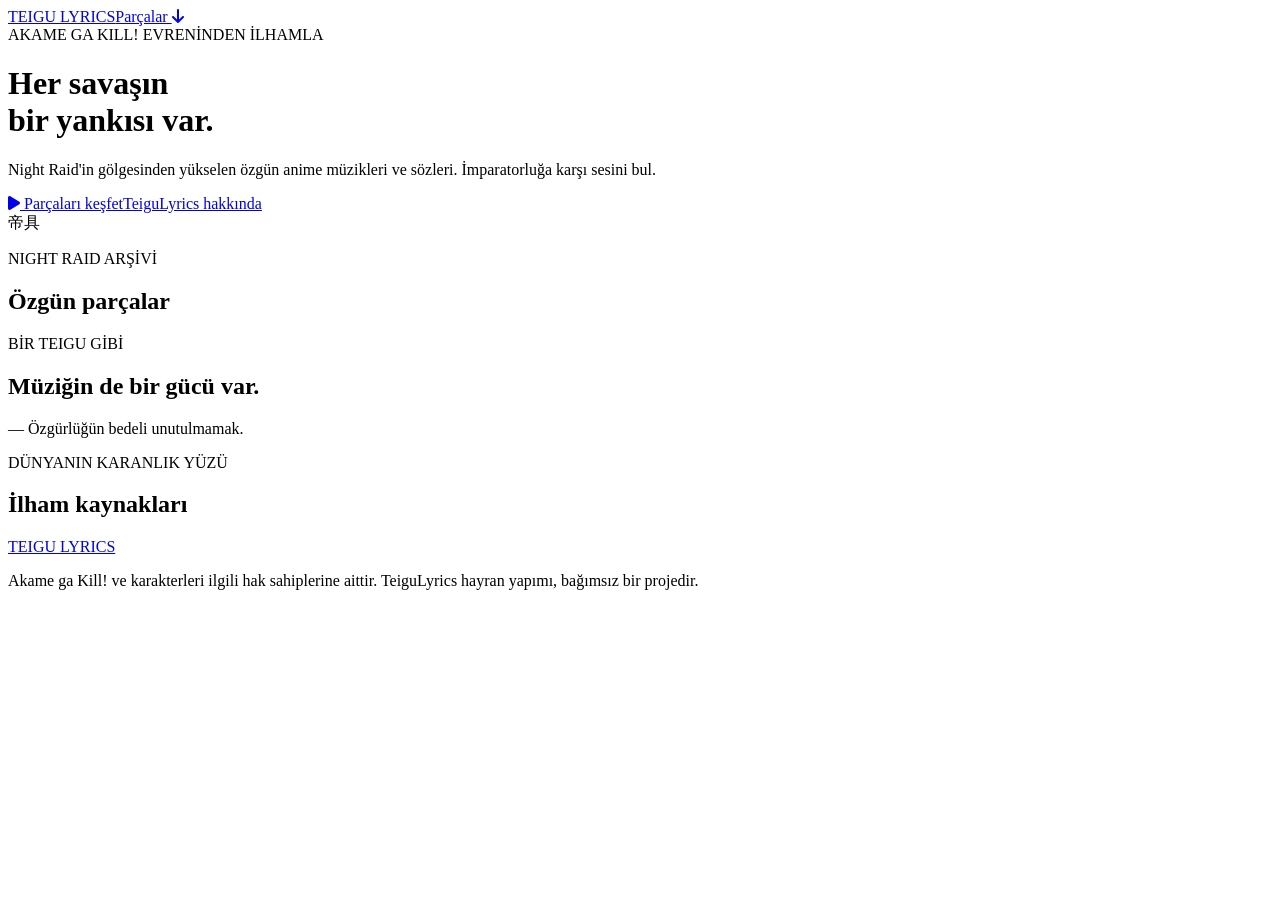
==== index.html @ 402698f0 "Build TeiguLyrics Akame ga Kill! site" ====
<!DOCTYPE html>
<html lang="tr">
<head>
<meta charset="UTF-8">
<meta name="viewport" content="width=device-width, initial-scale=1">
<meta name="theme-color" content="#090607">
<meta name="description" content="TeiguLyrics — Akame ga Kill! evreninden ilham alan özgün anime müzikleri ve sözleri.">
<title>TEIGU LYRICS | Akame ga Kill!</title>
<link rel="preconnect" href="https://fonts.googleapis.com">
<link href="https://fonts.googleapis.com/css2?family=Plus+Jakarta+Sans:wght@400;500;600;700;800&family=Zen+Old+Mincho:wght@700;800;900&display=swap" rel="stylesheet">
<link rel="stylesheet" href="https://cdnjs.cloudflare.com/ajax/libs/font-awesome/6.5.2/css/all.min.css">
<link rel="stylesheet" href="style.css">
</head>
<body>
<div class="background"></div><div class="background-overlay"></div>
<nav class="navbar"><a class="navbar-logo" href="#" aria-label="TeiguLyrics ana sayfa"><span>TEIGU</span> LYRICS</a><a class="nav-link" href="#tracks">Parçalar <i class="fa-solid fa-arrow-down"></i></a></nav>
<main class="main">
<header class="hero">
<div class="eyebrow"><span class="pulse"></span> AKAME GA KILL! EVRENİNDEN İLHAMLA</div>
<h1>Her savaşın<br><span>bir yankısı var.</span></h1>
<p class="lead">Night Raid'in gölgesinden yükselen özgün anime müzikleri ve sözleri. İmparatorluğa karşı sesini bul.</p>
<div class="hero-actions"><a class="button primary" href="#tracks"><i class="fa-solid fa-play"></i> Parçaları keşfet</a><a class="button secondary" href="#about">TeiguLyrics hakkında</a></div>
<div class="hero-mark" aria-hidden="true">帝具</div>
</header>
<section class="section" id="tracks"><div class="section-top"><div><p class="kicker">NIGHT RAID ARŞİVİ</p><h2>Özgün parçalar</h2></div><span class="count" id="trackCount"></span></div><div class="track-grid" id="tracksGrid"></div></section>
<section class="section about" id="about"><p class="kicker">BİR TEIGU GİBİ</p><h2>Müziğin de bir gücü var.</h2><p id="aboutText"></p><div class="motto"><span>—</span> Özgürlüğün bedeli unutulmamak.</div></section>
<section class="section"><div class="section-top"><div><p class="kicker">DÜNYANIN KARANLIK YÜZÜ</p><h2>İlham kaynakları</h2></div></div><div class="task-grid" id="themesGrid"></div></section>
<footer><a class="navbar-logo" href="#"><span>TEIGU</span> LYRICS</a><p id="footerText"></p><p class="disclaimer">Akame ga Kill! ve karakterleri ilgili hak sahiplerine aittir. TeiguLyrics hayran yapımı, bağımsız bir projedir.</p></footer>
</main><div id="errorMessage" class="error-message" hidden>İçerik yüklenemedi. data.json dosyasını kontrol edin.</div>
<script src="app.js"></script>
</body></html>
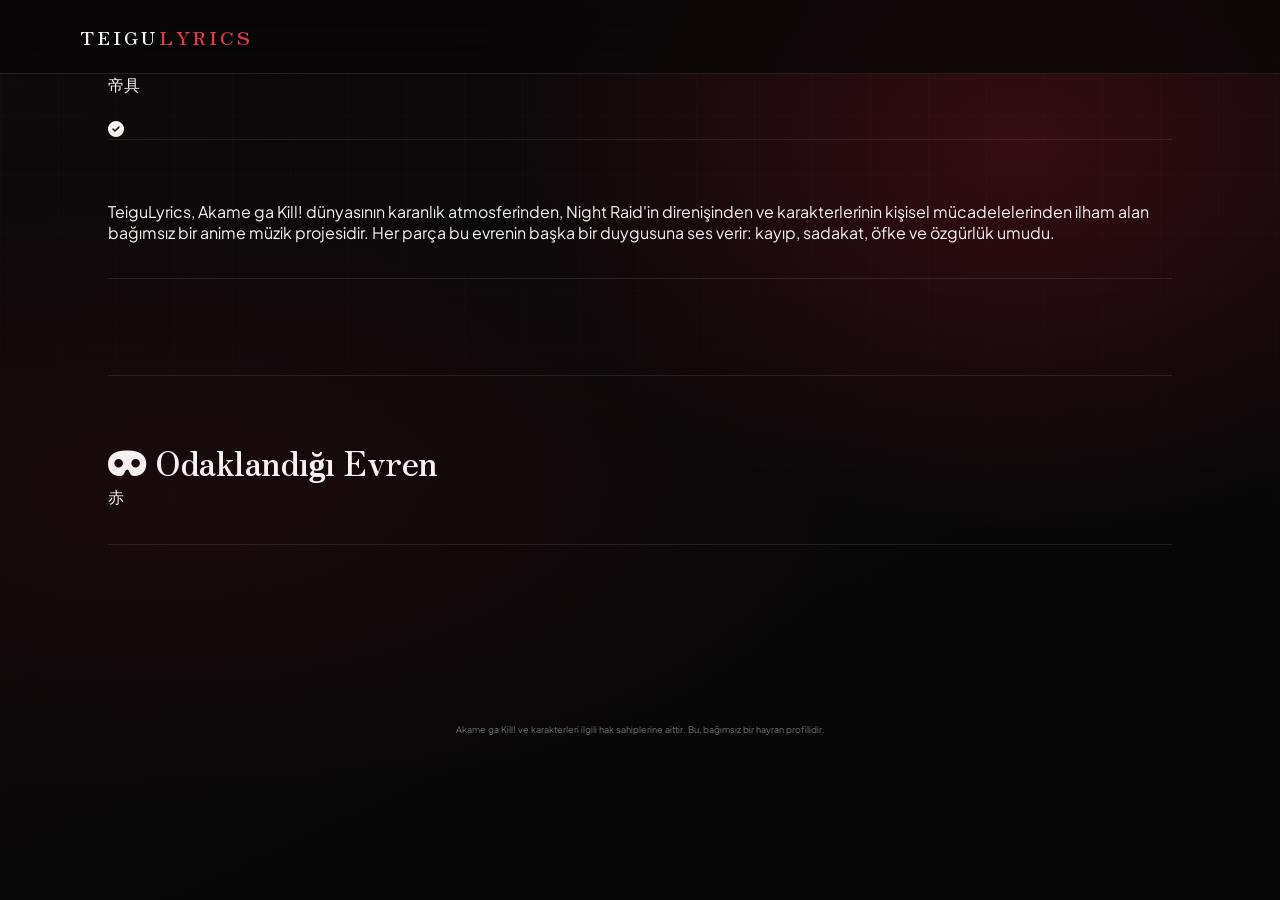
==== commit 049fb779: "Refocus TeiguLyrics as an Akame ga Kill profile site" ====
--- a/index.html
+++ b/index.html
@@ -1,31 +1,53 @@
 <!DOCTYPE html>
 <html lang="tr">
 <head>
-<meta charset="UTF-8">
-<meta name="viewport" content="width=device-width, initial-scale=1">
-<meta name="theme-color" content="#090607">
-<meta name="description" content="TeiguLyrics — Akame ga Kill! evreninden ilham alan özgün anime müzikleri ve sözleri.">
-<title>TEIGU LYRICS | Akame ga Kill!</title>
-<link rel="preconnect" href="https://fonts.googleapis.com">
-<link href="https://fonts.googleapis.com/css2?family=Plus+Jakarta+Sans:wght@400;500;600;700;800&family=Zen+Old+Mincho:wght@700;800;900&display=swap" rel="stylesheet">
-<link rel="stylesheet" href="https://cdnjs.cloudflare.com/ajax/libs/font-awesome/6.5.2/css/all.min.css">
-<link rel="stylesheet" href="style.css">
+  <meta charset="UTF-8">
+  <meta name="viewport" content="width=device-width, initial-scale=1">
+  <meta name="theme-color" content="#090607">
+  <meta name="description" content="TeiguLyrics — Akame ga Kill! evrenine odaklanan içerik profili.">
+  <title>TeiguLyrics | Akame ga Kill!</title>
+  <link rel="preconnect" href="https://fonts.googleapis.com">
+  <link href="https://fonts.googleapis.com/css2?family=Plus+Jakarta+Sans:wght@400;500;600;700;800&family=Zen+Old+Mincho:wght@700;800;900&display=swap" rel="stylesheet">
+  <link rel="stylesheet" href="https://cdnjs.cloudflare.com/ajax/libs/font-awesome/6.5.2/css/all.min.css">
+  <link rel="stylesheet" href="style.css">
 </head>
 <body>
-<div class="background"></div><div class="background-overlay"></div>
-<nav class="navbar"><a class="navbar-logo" href="#" aria-label="TeiguLyrics ana sayfa"><span>TEIGU</span> LYRICS</a><a class="nav-link" href="#tracks">Parçalar <i class="fa-solid fa-arrow-down"></i></a></nav>
-<main class="main">
-<header class="hero">
-<div class="eyebrow"><span class="pulse"></span> AKAME GA KILL! EVRENİNDEN İLHAMLA</div>
-<h1>Her savaşın<br><span>bir yankısı var.</span></h1>
-<p class="lead">Night Raid'in gölgesinden yükselen özgün anime müzikleri ve sözleri. İmparatorluğa karşı sesini bul.</p>
-<div class="hero-actions"><a class="button primary" href="#tracks"><i class="fa-solid fa-play"></i> Parçaları keşfet</a><a class="button secondary" href="#about">TeiguLyrics hakkında</a></div>
-<div class="hero-mark" aria-hidden="true">帝具</div>
-</header>
-<section class="section" id="tracks"><div class="section-top"><div><p class="kicker">NIGHT RAID ARŞİVİ</p><h2>Özgün parçalar</h2></div><span class="count" id="trackCount"></span></div><div class="track-grid" id="tracksGrid"></div></section>
-<section class="section about" id="about"><p class="kicker">BİR TEIGU GİBİ</p><h2>Müziğin de bir gücü var.</h2><p id="aboutText"></p><div class="motto"><span>—</span> Özgürlüğün bedeli unutulmamak.</div></section>
-<section class="section"><div class="section-top"><div><p class="kicker">DÜNYANIN KARANLIK YÜZÜ</p><h2>İlham kaynakları</h2></div></div><div class="task-grid" id="themesGrid"></div></section>
-<footer><a class="navbar-logo" href="#"><span>TEIGU</span> LYRICS</a><p id="footerText"></p><p class="disclaimer">Akame ga Kill! ve karakterleri ilgili hak sahiplerine aittir. TeiguLyrics hayran yapımı, bağımsız bir projedir.</p></footer>
-</main><div id="errorMessage" class="error-message" hidden>İçerik yüklenemedi. data.json dosyasını kontrol edin.</div>
-<script src="app.js"></script>
-</body></html>+  <div class="background"></div>
+  <div class="background-overlay"></div>
+  <nav class="navbar"><div class="navbar-logo" id="navbarTitle">TEIGU<span>LYRICS</span></div></nav>
+  <main class="main">
+    <header class="profile">
+      <div class="avatar-wrapper">
+        <div id="avatarFallback" class="avatar-fallback" aria-hidden="true">帝具</div>
+        <img id="avatar" class="avatar" src="" alt="">
+      </div>
+      <div class="name-line"><h1 class="name" id="name"></h1><i id="verified" class="fa-solid fa-circle-check verified" aria-label="Doğrulanmış profil"></i></div>
+      <p class="username" id="username"></p>
+      <div class="badges" id="badges"></div>
+      <p class="description" id="description"></p>
+    </header>
+    <section class="section" id="aboutSection">
+      <h2 class="section-heading" id="aboutHeading"></h2>
+      <div class="glass"><p class="about-text" id="aboutText"></p></div>
+    </section>
+    <section class="section" id="tasksSection">
+      <h2 class="section-heading" id="tasksHeading"></h2>
+      <div class="task-grid" id="tasksGrid"></div>
+    </section>
+    <section class="section" id="companySection">
+      <h2 class="section-heading"><i class="fa-solid fa-mask"></i> Odaklandığı Evren</h2>
+      <div class="glass company">
+        <div class="company-emblem" aria-hidden="true">赤</div>
+        <div class="company-info"><h3 id="companyName"></h3><p id="companyDescription"></p><a id="companyLink" class="company-link" target="_blank" rel="noopener noreferrer" hidden></a></div>
+      </div>
+    </section>
+    <section class="section" id="socialSection">
+      <h2 class="section-heading" id="socialHeading"></h2>
+      <div class="glass"><div class="socials" id="socialLinks"></div></div>
+    </section>
+    <footer><strong id="footerBrand"></strong><p id="footerCopyright"></p><p id="footerCredit"></p><p class="disclaimer">Akame ga Kill! ve karakterleri ilgili hak sahiplerine aittir. Bu, bağımsız bir hayran profilidir.</p></footer>
+  </main>
+  <div id="errorMessage" class="error-message" hidden>Profil bilgileri yüklenemedi. data.json dosyasını kontrol edin.</div>
+  <script src="app.js"></script>
+</body>
+</html>
--- a/style.css
+++ b/style.css
@@ -0,0 +1,25 @@
+ :root{--accent:#e53a43;--accent-dark:#791a22;--text:#f7f1ef;--muted:#b5a9a8;--line:rgba(255,255,255,.1);--background-darkness:.42}
+*{box-sizing:border-box;margin:0;padding:0}
+html{scroll-behavior:smooth;scroll-padding-top:100px}
+body{min-height:100vh;overflow-x:hidden;background:#090607;color:var(--text);font-family:'Plus Jakarta Sans',sans-serif}
+.background{position:fixed;inset:0;z-index:-2;background:radial-gradient(ellipse at 80% 16%,rgba(150,24,38,.3),transparent 36%),radial-gradient(ellipse at 15% 55%,rgba(94,18,26,.19),transparent 43%),linear-gradient(155deg,#0e090b,#080708 66%)}
+.background-overlay{position:fixed;inset:0;z-index:-1;pointer-events:none;background-image:linear-gradient(rgba(255,255,255,.018) 1px,transparent 1px),linear-gradient(90deg,rgba(255,255,255,.018) 1px,transparent 1px);background-size:58px 58px;mask-image:linear-gradient(to bottom,black,transparent 80%)}
+.navbar{position:sticky;top:0;z-index:10;display:flex;align-items:center;justify-content:space-between;height:74px;padding:0 max(28px,calc((100vw - 1120px)/2));border-bottom:1px solid var(--line);background:rgba(9,6,7,.78);backdrop-filter:blur(18px)}
+.navbar-logo{color:var(--text);font-family:'Zen Old Mincho',serif;font-size:19px;font-weight:900;letter-spacing:3px;text-decoration:none}.navbar-logo span{color:var(--accent)}
+.nav-link{color:var(--muted);font-size:12px;font-weight:700;text-decoration:none}.nav-link i{margin-left:8px;color:var(--accent)}
+.main{max-width:1120px;margin:auto;padding:0 28px}
+.hero{position:relative;min-height:570px;padding:115px 0 95px;overflow:hidden}.eyebrow,.kicker{font-size:10px;letter-spacing:2.1px;font-weight:800;color:#d7b9b9}.eyebrow{display:flex;align-items:center;gap:10px}.pulse{width:7px;height:7px;border-radius:50%;background:var(--accent);box-shadow:0 0 14px var(--accent)}
+.hero h1{position:relative;z-index:1;margin-top:30px;font-family:'Zen Old Mincho',serif;font-size:clamp(56px,9vw,100px);line-height:1.05;letter-spacing:-3px}.hero h1 span{color:var(--accent)}
+.lead{position:relative;z-index:1;max-width:510px;margin-top:24px;color:var(--muted);font-size:15px;line-height:1.9}
+.hero-actions{position:relative;z-index:1;display:flex;gap:12px;flex-wrap:wrap;margin-top:34px}.button{display:inline-flex;align-items:center;gap:10px;padding:14px 20px;border-radius:8px;font-size:12px;font-weight:800;text-decoration:none;transition:.2s}.button:hover{transform:translateY(-2px)}.primary{color:white;background:linear-gradient(135deg,#c62c37,var(--accent-dark));box-shadow:0 10px 32px #8a1d253d}.secondary{border:1px solid var(--line);color:var(--text);background:#ffffff08}
+.hero-mark{position:absolute;right:4%;top:105px;color:#f1545b0d;font-family:'Zen Old Mincho',serif;font-size:clamp(200px,34vw,390px);font-weight:900;line-height:1;user-select:none}
+.section{padding:50px 0 35px;border-top:1px solid var(--line)}.section-top{display:flex;justify-content:space-between;align-items:end;margin-bottom:24px}.section h2{margin-top:11px;font-family:'Zen Old Mincho',serif;font-size:34px;letter-spacing:-.5px}.count{padding:8px 11px;border:1px solid var(--line);border-radius:6px;color:var(--muted);font-size:9px;letter-spacing:1.5px}
+.track-grid{display:grid;grid-template-columns:repeat(2,minmax(0,1fr));gap:16px}.track-card{display:grid;grid-template-columns:145px 1fr;min-height:160px;overflow:hidden;border:1px solid var(--line);border-radius:12px;background:linear-gradient(120deg,#ffffff09,#ffffff03);transition:.25s}.track-card:hover{transform:translateY(-4px);border-color:#e53a4366}
+.track-cover{position:relative;display:flex;align-items:center;justify-content:center;overflow:hidden;background:radial-gradient(circle at 65% 30%,color-mix(in srgb,var(--cover),white 12%),var(--cover) 45%,#12090b 100%)}.track-cover:after{position:absolute;inset:0;content:"";background:linear-gradient(135deg,transparent 35%,#07050699)}.track-number{position:absolute;top:12px;left:13px;z-index:1;color:#ffffffa8;font-size:10px;font-weight:800;letter-spacing:1px}.track-sigil{z-index:1;color:#fff;font-family:'Zen Old Mincho',serif;font-size:39px;text-shadow:0 3px 18px #0009}.play-mark{position:absolute;right:10px;bottom:10px;z-index:1;display:grid;width:28px;height:28px;place-items:center;border:1px solid #ffffff65;border-radius:50%;font-size:9px}
+.track-meta{align-self:center;padding:20px}.track-meta h3{font-size:16px}.track-meta p{margin-top:6px;color:var(--muted);font-size:11px}.track-tag{display:inline-block;margin-top:16px;padding:6px 8px;border:1px solid #e53a4340;border-radius:4px;color:#f08389;font-size:8px;font-weight:800;letter-spacing:1.2px}
+.about{max-width:770px;padding-top:65px}.about>p:not(.kicker){margin-top:19px;color:var(--muted);font-size:14px;line-height:2}.motto{margin-top:25px;color:#dfb5b6;font-family:'Zen Old Mincho',serif;font-size:18px;font-style:italic}.motto span{margin-right:8px;color:var(--accent)}
+.task-grid{display:grid;grid-template-columns:repeat(3,1fr);gap:15px}.theme-card{padding:23px;border:1px solid var(--line);border-radius:10px;background:#ffffff06}.theme-card>i{color:var(--accent);font-size:18px}.theme-card h3{margin-top:18px;font-size:14px}.theme-card p{margin-top:9px;color:var(--muted);font-size:11px;line-height:1.8}
+footer{padding:70px 0 32px;text-align:center}footer p{margin-top:13px;color:var(--muted);font-size:11px}.disclaimer{opacity:.65;font-size:9px}
+.error-message{position:fixed;right:20px;bottom:20px;left:20px;padding:15px;border-radius:10px;background:#791a22;text-align:center}
+@media(max-width:700px){.navbar{height:64px;padding:0 18px}.navbar-logo{font-size:16px}.main{padding:0 18px}.hero{min-height:540px;padding:105px 0 75px}.hero h1{letter-spacing:-2px}.lead{font-size:13px}.hero-mark{right:-7%;top:180px;font-size:240px}.section{padding-top:38px}.section h2{font-size:28px}.track-grid{grid-template-columns:1fr}.track-card{grid-template-columns:120px 1fr;min-height:140px}.track-meta{padding:15px}.track-meta h3{font-size:14px}.task-grid{grid-template-columns:1fr}.about{padding-top:48px}}
+@media(prefers-reduced-motion:reduce){*,*:before,*:after{scroll-behavior:auto!important;transition-duration:.01ms!important}}
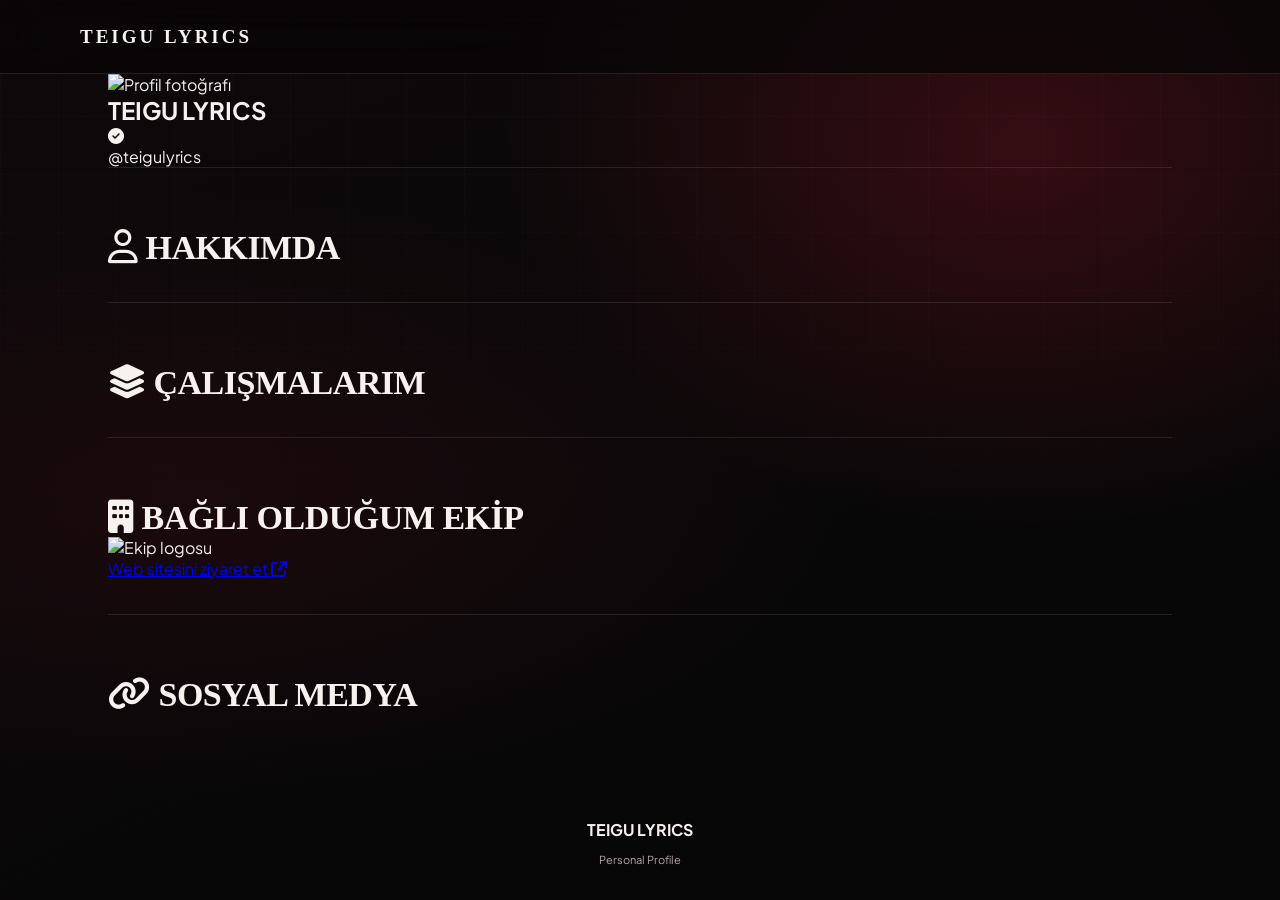
==== commit 20682e3a: "Update index.html" ====
--- a/index.html
+++ b/index.html
@@ -1,53 +1,111 @@
+
 <!DOCTYPE html>
 <html lang="tr">
 <head>
   <meta charset="UTF-8">
-  <meta name="viewport" content="width=device-width, initial-scale=1">
-  <meta name="theme-color" content="#090607">
-  <meta name="description" content="TeiguLyrics — Akame ga Kill! evrenine odaklanan içerik profili.">
-  <title>TeiguLyrics | Akame ga Kill!</title>
+  <meta name="viewport" content="width=device-width, initial-scale=1.0">
+  <meta name="theme-color" content="#080808">
+  <meta name="description" content="TEIGU LYRICS kişisel profil sitesi">
+
+  <title>TEIGU LYRICS</title>
+
   <link rel="preconnect" href="https://fonts.googleapis.com">
-  <link href="https://fonts.googleapis.com/css2?family=Plus+Jakarta+Sans:wght@400;500;600;700;800&family=Zen+Old+Mincho:wght@700;800;900&display=swap" rel="stylesheet">
+  <link rel="preconnect" href="https://fonts.gstatic.com" crossorigin>
+
+  <link href="https://fonts.googleapis.com/css2?family=Plus+Jakarta+Sans:wght@400;500;600;700;800&display=swap" rel="stylesheet">
+
   <link rel="stylesheet" href="https://cdnjs.cloudflare.com/ajax/libs/font-awesome/6.5.2/css/all.min.css">
   <link rel="stylesheet" href="style.css">
 </head>
+
 <body>
+
   <div class="background"></div>
   <div class="background-overlay"></div>
-  <nav class="navbar"><div class="navbar-logo" id="navbarTitle">TEIGU<span>LYRICS</span></div></nav>
+
+  <nav class="navbar">
+    <a href="#" class="navbar-logo" id="navbarLogo">TEIGU LYRICS</a>
+  </nav>
+
   <main class="main">
-    <header class="profile">
+
+    <section class="profile">
+
       <div class="avatar-wrapper">
-        <div id="avatarFallback" class="avatar-fallback" aria-hidden="true">帝具</div>
-        <img id="avatar" class="avatar" src="" alt="">
+        <img id="avatar" class="avatar" src="" alt="Profil fotoğrafı">
       </div>
-      <div class="name-line"><h1 class="name" id="name"></h1><i id="verified" class="fa-solid fa-circle-check verified" aria-label="Doğrulanmış profil"></i></div>
-      <p class="username" id="username"></p>
+
+      <div class="name-line">
+        <h1 class="name" id="name">TEIGU LYRICS</h1>
+        <i id="verified" class="fa-solid fa-circle-check verified"></i>
+      </div>
+
+      <p class="username" id="username">@teigulyrics</p>
+
       <div class="badges" id="badges"></div>
+
       <p class="description" id="description"></p>
-    </header>
-    <section class="section" id="aboutSection">
-      <h2 class="section-heading" id="aboutHeading"></h2>
-      <div class="glass"><p class="about-text" id="aboutText"></p></div>
+
     </section>
-    <section class="section" id="tasksSection">
-      <h2 class="section-heading" id="tasksHeading"></h2>
-      <div class="task-grid" id="tasksGrid"></div>
-    </section>
-    <section class="section" id="companySection">
-      <h2 class="section-heading"><i class="fa-solid fa-mask"></i> Odaklandığı Evren</h2>
-      <div class="glass company">
-        <div class="company-emblem" aria-hidden="true">赤</div>
-        <div class="company-info"><h3 id="companyName"></h3><p id="companyDescription"></p><a id="companyLink" class="company-link" target="_blank" rel="noopener noreferrer" hidden></a></div>
+
+    <section class="section">
+      <h2 class="section-heading">
+        <i class="fa-regular fa-user"></i>
+        HAKKIMDA
+      </h2>
+
+      <div class="glass">
+        <p class="about-text" id="aboutDescription"></p>
       </div>
     </section>
-    <section class="section" id="socialSection">
-      <h2 class="section-heading" id="socialHeading"></h2>
-      <div class="glass"><div class="socials" id="socialLinks"></div></div>
+
+    <section class="section">
+      <h2 class="section-heading">
+        <i class="fa-solid fa-layer-group"></i>
+        ÇALIŞMALARIM
+      </h2>
+
+      <div class="task-grid" id="tasks"></div>
     </section>
-    <footer><strong id="footerBrand"></strong><p id="footerCopyright"></p><p id="footerCredit"></p><p class="disclaimer">Akame ga Kill! ve karakterleri ilgili hak sahiplerine aittir. Bu, bağımsız bir hayran profilidir.</p></footer>
+
+    <section class="section" id="companySection">
+      <h2 class="section-heading">
+        <i class="fa-solid fa-building"></i>
+        BAĞLI OLDUĞUM EKİP
+      </h2>
+
+      <div class="glass company">
+        <img id="companyLogo" class="company-logo" src="" alt="Ekip logosu">
+
+        <div class="company-info">
+          <h3 id="companyName"></h3>
+          <p id="companyRole"></p>
+          <a id="companyLink" class="company-link" href="#" target="_blank" rel="noopener noreferrer">
+            Web sitesini ziyaret et <i class="fa-solid fa-arrow-up-right-from-square"></i>
+          </a>
+        </div>
+      </div>
+    </section>
+
+    <section class="section">
+      <h2 class="section-heading">
+        <i class="fa-solid fa-link"></i>
+        SOSYAL MEDYA
+      </h2>
+
+      <div class="glass">
+        <div class="socials" id="socials"></div>
+      </div>
+    </section>
+
+    <footer>
+      <strong id="footerName">TEIGU LYRICS</strong>
+      <p id="footerCopyright"></p>
+      <p class="footer-credit">Personal Profile</p>
+    </footer>
+
   </main>
-  <div id="errorMessage" class="error-message" hidden>Profil bilgileri yüklenemedi. data.json dosyasını kontrol edin.</div>
+
   <script src="app.js"></script>
 </body>
-</html>+</html>
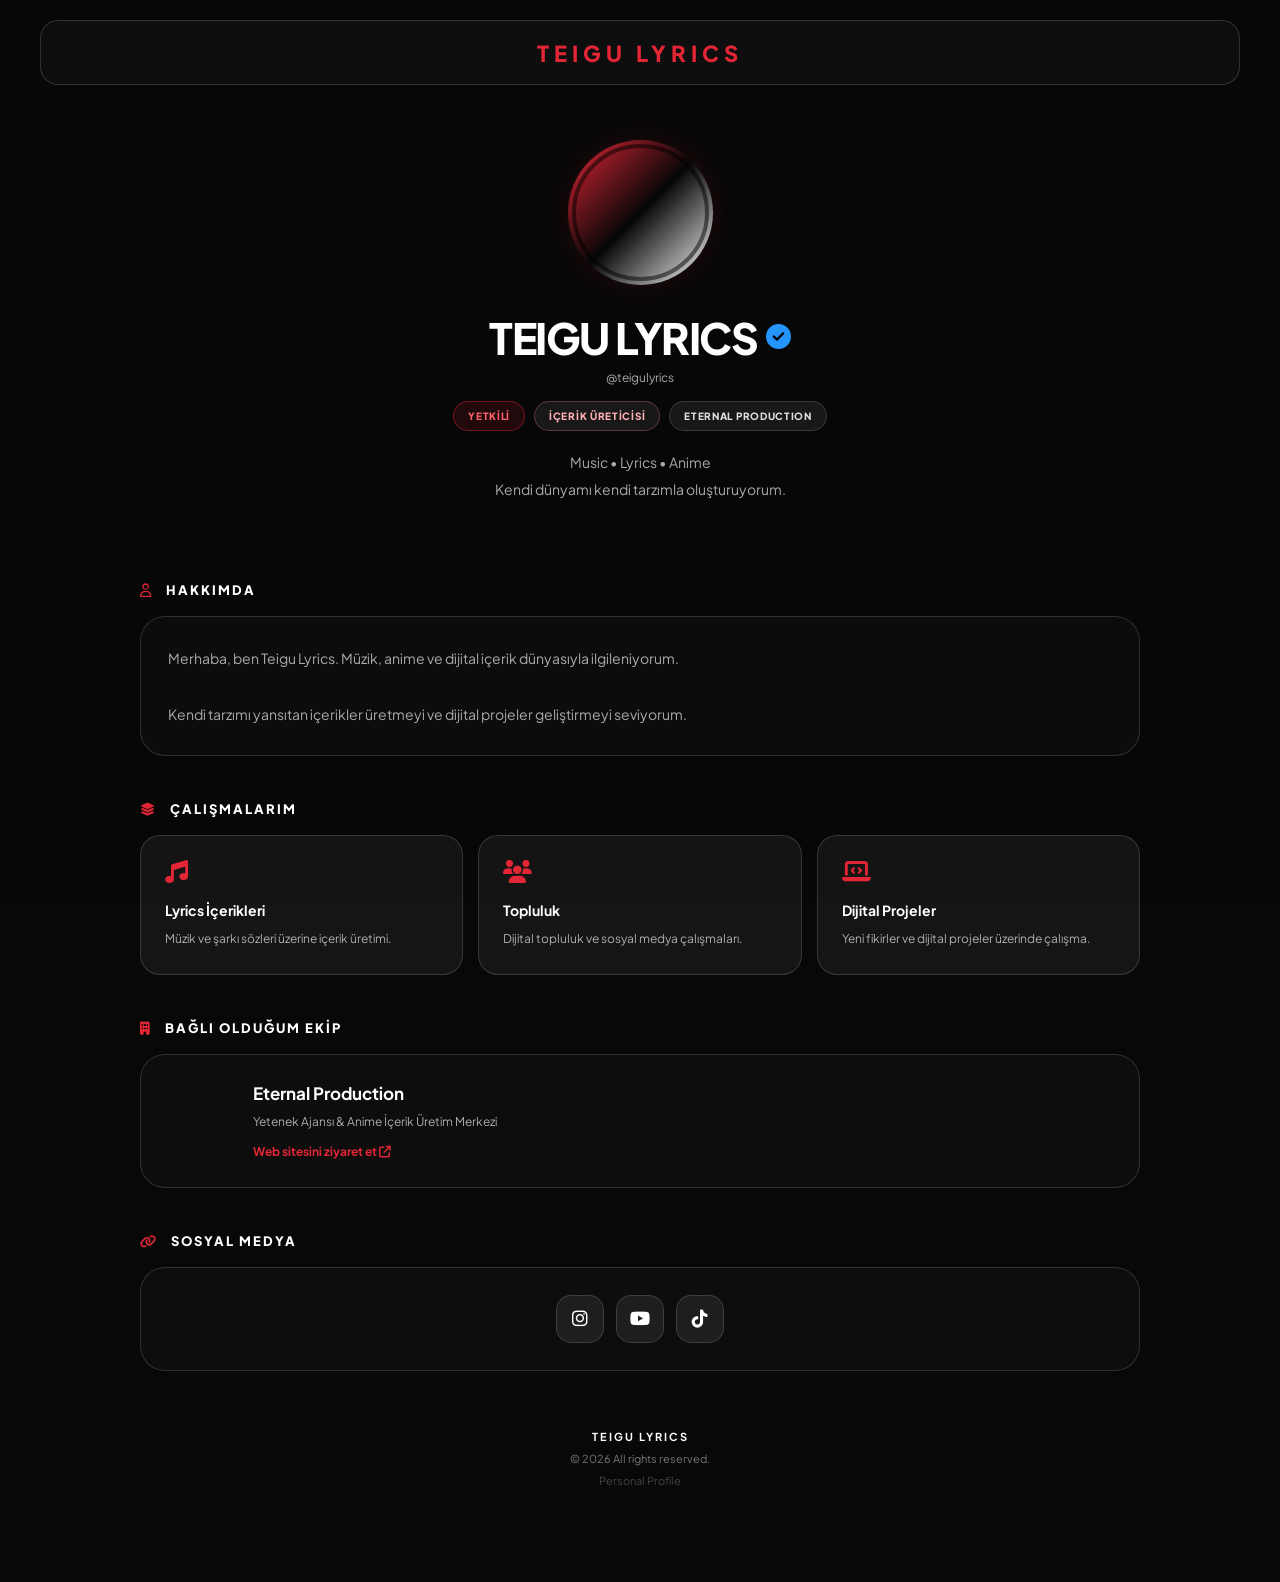
==== commit c42c59c8: "Add Noto Serif JP font stylesheet link" ====
--- a/index.html
+++ b/index.html
@@ -13,7 +13,7 @@
   <link rel="preconnect" href="https://fonts.gstatic.com" crossorigin>
 
   <link href="https://fonts.googleapis.com/css2?family=Plus+Jakarta+Sans:wght@400;500;600;700;800&display=swap" rel="stylesheet">
-
+  <link href="https://fonts.googleapis.com/css2?family=Noto+Serif+JP:wght@600;700;800&display=swap" rel="stylesheet">
   <link rel="stylesheet" href="https://cdnjs.cloudflare.com/ajax/libs/font-awesome/6.5.2/css/all.min.css">
   <link rel="stylesheet" href="style.css">
 </head>
--- a/style.css
+++ b/style.css
@@ -1,25 +1,446 @@
- :root{--accent:#e53a43;--accent-dark:#791a22;--text:#f7f1ef;--muted:#b5a9a8;--line:rgba(255,255,255,.1);--background-darkness:.42}
-*{box-sizing:border-box;margin:0;padding:0}
-html{scroll-behavior:smooth;scroll-padding-top:100px}
-body{min-height:100vh;overflow-x:hidden;background:#090607;color:var(--text);font-family:'Plus Jakarta Sans',sans-serif}
-.background{position:fixed;inset:0;z-index:-2;background:radial-gradient(ellipse at 80% 16%,rgba(150,24,38,.3),transparent 36%),radial-gradient(ellipse at 15% 55%,rgba(94,18,26,.19),transparent 43%),linear-gradient(155deg,#0e090b,#080708 66%)}
-.background-overlay{position:fixed;inset:0;z-index:-1;pointer-events:none;background-image:linear-gradient(rgba(255,255,255,.018) 1px,transparent 1px),linear-gradient(90deg,rgba(255,255,255,.018) 1px,transparent 1px);background-size:58px 58px;mask-image:linear-gradient(to bottom,black,transparent 80%)}
-.navbar{position:sticky;top:0;z-index:10;display:flex;align-items:center;justify-content:space-between;height:74px;padding:0 max(28px,calc((100vw - 1120px)/2));border-bottom:1px solid var(--line);background:rgba(9,6,7,.78);backdrop-filter:blur(18px)}
-.navbar-logo{color:var(--text);font-family:'Zen Old Mincho',serif;font-size:19px;font-weight:900;letter-spacing:3px;text-decoration:none}.navbar-logo span{color:var(--accent)}
-.nav-link{color:var(--muted);font-size:12px;font-weight:700;text-decoration:none}.nav-link i{margin-left:8px;color:var(--accent)}
-.main{max-width:1120px;margin:auto;padding:0 28px}
-.hero{position:relative;min-height:570px;padding:115px 0 95px;overflow:hidden}.eyebrow,.kicker{font-size:10px;letter-spacing:2.1px;font-weight:800;color:#d7b9b9}.eyebrow{display:flex;align-items:center;gap:10px}.pulse{width:7px;height:7px;border-radius:50%;background:var(--accent);box-shadow:0 0 14px var(--accent)}
-.hero h1{position:relative;z-index:1;margin-top:30px;font-family:'Zen Old Mincho',serif;font-size:clamp(56px,9vw,100px);line-height:1.05;letter-spacing:-3px}.hero h1 span{color:var(--accent)}
-.lead{position:relative;z-index:1;max-width:510px;margin-top:24px;color:var(--muted);font-size:15px;line-height:1.9}
-.hero-actions{position:relative;z-index:1;display:flex;gap:12px;flex-wrap:wrap;margin-top:34px}.button{display:inline-flex;align-items:center;gap:10px;padding:14px 20px;border-radius:8px;font-size:12px;font-weight:800;text-decoration:none;transition:.2s}.button:hover{transform:translateY(-2px)}.primary{color:white;background:linear-gradient(135deg,#c62c37,var(--accent-dark));box-shadow:0 10px 32px #8a1d253d}.secondary{border:1px solid var(--line);color:var(--text);background:#ffffff08}
-.hero-mark{position:absolute;right:4%;top:105px;color:#f1545b0d;font-family:'Zen Old Mincho',serif;font-size:clamp(200px,34vw,390px);font-weight:900;line-height:1;user-select:none}
-.section{padding:50px 0 35px;border-top:1px solid var(--line)}.section-top{display:flex;justify-content:space-between;align-items:end;margin-bottom:24px}.section h2{margin-top:11px;font-family:'Zen Old Mincho',serif;font-size:34px;letter-spacing:-.5px}.count{padding:8px 11px;border:1px solid var(--line);border-radius:6px;color:var(--muted);font-size:9px;letter-spacing:1.5px}
-.track-grid{display:grid;grid-template-columns:repeat(2,minmax(0,1fr));gap:16px}.track-card{display:grid;grid-template-columns:145px 1fr;min-height:160px;overflow:hidden;border:1px solid var(--line);border-radius:12px;background:linear-gradient(120deg,#ffffff09,#ffffff03);transition:.25s}.track-card:hover{transform:translateY(-4px);border-color:#e53a4366}
-.track-cover{position:relative;display:flex;align-items:center;justify-content:center;overflow:hidden;background:radial-gradient(circle at 65% 30%,color-mix(in srgb,var(--cover),white 12%),var(--cover) 45%,#12090b 100%)}.track-cover:after{position:absolute;inset:0;content:"";background:linear-gradient(135deg,transparent 35%,#07050699)}.track-number{position:absolute;top:12px;left:13px;z-index:1;color:#ffffffa8;font-size:10px;font-weight:800;letter-spacing:1px}.track-sigil{z-index:1;color:#fff;font-family:'Zen Old Mincho',serif;font-size:39px;text-shadow:0 3px 18px #0009}.play-mark{position:absolute;right:10px;bottom:10px;z-index:1;display:grid;width:28px;height:28px;place-items:center;border:1px solid #ffffff65;border-radius:50%;font-size:9px}
-.track-meta{align-self:center;padding:20px}.track-meta h3{font-size:16px}.track-meta p{margin-top:6px;color:var(--muted);font-size:11px}.track-tag{display:inline-block;margin-top:16px;padding:6px 8px;border:1px solid #e53a4340;border-radius:4px;color:#f08389;font-size:8px;font-weight:800;letter-spacing:1.2px}
-.about{max-width:770px;padding-top:65px}.about>p:not(.kicker){margin-top:19px;color:var(--muted);font-size:14px;line-height:2}.motto{margin-top:25px;color:#dfb5b6;font-family:'Zen Old Mincho',serif;font-size:18px;font-style:italic}.motto span{margin-right:8px;color:var(--accent)}
-.task-grid{display:grid;grid-template-columns:repeat(3,1fr);gap:15px}.theme-card{padding:23px;border:1px solid var(--line);border-radius:10px;background:#ffffff06}.theme-card>i{color:var(--accent);font-size:18px}.theme-card h3{margin-top:18px;font-size:14px}.theme-card p{margin-top:9px;color:var(--muted);font-size:11px;line-height:1.8}
-footer{padding:70px 0 32px;text-align:center}footer p{margin-top:13px;color:var(--muted);font-size:11px}.disclaimer{opacity:.65;font-size:9px}
-.error-message{position:fixed;right:20px;bottom:20px;left:20px;padding:15px;border-radius:10px;background:#791a22;text-align:center}
-@media(max-width:700px){.navbar{height:64px;padding:0 18px}.navbar-logo{font-size:16px}.main{padding:0 18px}.hero{min-height:540px;padding:105px 0 75px}.hero h1{letter-spacing:-2px}.lead{font-size:13px}.hero-mark{right:-7%;top:180px;font-size:240px}.section{padding-top:38px}.section h2{font-size:28px}.track-grid{grid-template-columns:1fr}.track-card{grid-template-columns:120px 1fr;min-height:140px}.track-meta{padding:15px}.track-meta h3{font-size:14px}.task-grid{grid-template-columns:1fr}.about{padding-top:48px}}
-@media(prefers-reduced-motion:reduce){*,*:before,*:after{scroll-behavior:auto!important;transition-duration:.01ms!important}}
+
+:root {
+  --font: 'Plus Jakarta Sans', sans-serif;
+
+  --accent: #e32636;
+  --text: #fff;
+  --muted: rgba(255,255,255,.65);
+
+  --background-image: none;
+  --background-blur: 0px;
+  --background-darkness: .45;
+  --background-zoom: 1.04;
+
+  --navbar-opacity: .03;
+  --navbar-blur: 16px;
+
+  --card-opacity: .025;
+  --card-blur: 12px;
+
+  --element-opacity: .055;
+  --element-blur: 12px;
+
+  --border-opacity: .15;
+}
+
+* {
+  margin: 0;
+  padding: 0;
+  box-sizing: border-box;
+}
+
+html {
+  scroll-behavior: smooth;
+}
+
+body {
+  font-family: var(--font);
+  color: var(--text);
+  min-height: 100vh;
+  background: #080808;
+  overflow-x: hidden;
+}
+
+/* BACKGROUND */
+
+.background {
+  position: fixed;
+  inset: 0;
+  z-index: -3;
+  background-image: var(--background-image);
+  background-position: center;
+  background-size: cover;
+  filter:
+    blur(var(--background-blur))
+    brightness(calc(1 - var(--background-darkness)));
+  transform: scale(var(--background-zoom));
+}
+
+.background-overlay {
+  position: fixed;
+  inset: 0;
+  z-index: -2;
+  background: rgba(0,0,0,.12);
+  pointer-events: none;
+}
+
+/* NAVBAR */
+
+.navbar {
+  position: fixed;
+  top: 20px;
+  left: 50%;
+  transform: translateX(-50%);
+  width: calc(100% - 40px);
+  max-width: 1200px;
+  height: 65px;
+  z-index: 100;
+
+  display: flex;
+  align-items: center;
+  justify-content: center;
+
+  background: rgba(255,255,255,var(--navbar-opacity));
+  backdrop-filter: blur(var(--navbar-blur));
+  -webkit-backdrop-filter: blur(var(--navbar-blur));
+
+  border: 1px solid rgba(255,255,255,var(--border-opacity));
+  border-radius: 18px;
+}
+
+.navbar-logo {
+  color: var(--accent);
+  font-size: 22px;
+  font-weight: 800;
+  letter-spacing: 5px;
+  text-decoration: none;
+}
+
+/* MAIN */
+
+.main {
+  width: 100%;
+  max-width: 1050px;
+  margin: auto;
+  padding: 140px 25px 70px;
+}
+
+/* PROFILE */
+
+.profile {
+  text-align: center;
+  display: flex;
+  flex-direction: column;
+  align-items: center;
+}
+
+.avatar-wrapper {
+  width: 145px;
+  height: 145px;
+  padding: 4px;
+  border-radius: 50%;
+  background: linear-gradient(135deg, var(--accent), transparent, white);
+  box-shadow: 0 0 30px rgba(227,38,54,.12);
+  margin-bottom: 25px;
+}
+
+.avatar {
+  width: 100%;
+  height: 100%;
+  border-radius: 50%;
+  object-fit: cover;
+  border: 4px solid rgba(0,0,0,.5);
+}
+
+.name-line {
+  display: flex;
+  align-items: center;
+  justify-content: center;
+  gap: 9px;
+}
+
+.name {
+  font-size: 43px;
+  font-weight: 800;
+  letter-spacing: -1.5px;
+}
+
+.verified {
+  color: #2495ff;
+  font-size: 25px;
+}
+
+.username {
+  color: var(--muted);
+  font-size: 12px;
+  margin-top: 5px;
+}
+
+.description {
+  max-width: 600px;
+  color: var(--muted);
+  font-size: 14px;
+  line-height: 1.9;
+  margin: 18px 0 35px;
+  white-space: pre-line;
+}
+
+/* BADGES */
+
+.badges {
+  display: flex;
+  align-items: center;
+  justify-content: center;
+  flex-wrap: wrap;
+  gap: 9px;
+  margin: 16px 0 0;
+}
+
+.badge {
+  padding: 8px 14px;
+  border-radius: 30px;
+  font-size: 10px;
+  font-weight: 800;
+  letter-spacing: .7px;
+  background: rgba(255,255,255,.07);
+  border: 1px solid rgba(255,255,255,.15);
+  color: #fff;
+}
+
+.badge.admin {
+  color: #ff626d;
+  border-color: rgba(227,38,54,.45);
+  background: rgba(227,38,54,.12);
+}
+
+.badge.creator {
+  color: #ffb0b5;
+  border-color: rgba(255,120,130,.3);
+}
+
+.badge.staff {
+  color: #dedede;
+}
+
+/* SECTIONS */
+
+.section {
+  margin-top: 45px;
+  animation: appear .7s ease both;
+}
+
+.section-heading {
+  font-size: 13px;
+  font-weight: 800;
+  letter-spacing: 2px;
+  margin-bottom: 18px;
+}
+
+.section-heading i {
+  color: var(--accent);
+  margin-right: 9px;
+}
+
+/* GLASS */
+
+.glass {
+  background: rgba(255,255,255,var(--card-opacity));
+  backdrop-filter: blur(var(--card-blur));
+  -webkit-backdrop-filter: blur(var(--card-blur));
+  border: 1px solid rgba(255,255,255,var(--border-opacity));
+  border-radius: 25px;
+  padding: 27px;
+}
+
+.about-text {
+  font-size: 14px;
+  line-height: 2;
+  color: var(--muted);
+  white-space: pre-line;
+}
+
+/* TASKS */
+
+.task-grid {
+  display: grid;
+  grid-template-columns: repeat(3,1fr);
+  gap: 15px;
+}
+
+.task-card {
+  padding: 24px;
+  border-radius: 20px;
+  background: rgba(255,255,255,var(--element-opacity));
+  backdrop-filter: blur(var(--element-blur));
+  -webkit-backdrop-filter: blur(var(--element-blur));
+  border: 1px solid rgba(255,255,255,var(--border-opacity));
+  transition: .3s;
+}
+
+.task-card:hover {
+  transform: translateY(-5px);
+  background: rgba(255,255,255,.11);
+  border-color: var(--accent);
+}
+
+.task-icon {
+  font-size: 23px;
+  color: var(--accent);
+  margin-bottom: 18px;
+}
+
+.task-card h3 {
+  font-size: 14px;
+  margin-bottom: 9px;
+}
+
+.task-card p {
+  color: var(--muted);
+  font-size: 12px;
+  line-height: 1.8;
+}
+
+/* COMPANY */
+
+.company {
+  display: flex;
+  align-items: center;
+  gap: 20px;
+}
+
+.company-logo {
+  width: 65px;
+  height: 65px;
+  object-fit: contain;
+  flex-shrink: 0;
+  border-radius: 12px;
+}
+
+.company-info h3 {
+  font-size: 17px;
+  margin-bottom: 7px;
+}
+
+.company-info p {
+  color: var(--muted);
+  font-size: 12px;
+  line-height: 1.8;
+}
+
+.company-link {
+  display: inline-block;
+  margin-top: 12px;
+  color: var(--accent);
+  font-size: 12px;
+  font-weight: 700;
+  text-decoration: none;
+}
+
+/* SOCIALS */
+
+.socials {
+  display: flex;
+  justify-content: center;
+  flex-wrap: wrap;
+  gap: 12px;
+}
+
+.social-link {
+  width: 48px;
+  height: 48px;
+  display: flex;
+  align-items: center;
+  justify-content: center;
+  color: white;
+  font-size: 18px;
+  text-decoration: none;
+  border-radius: 15px;
+  background: rgba(255,255,255,.07);
+  border: 1px solid rgba(255,255,255,.14);
+  transition: .3s;
+}
+
+.social-link:hover {
+  color: var(--accent);
+  transform: translateY(-4px);
+  border-color: var(--accent);
+}
+
+/* FOOTER */
+
+footer {
+  text-align: center;
+  padding: 55px 15px 20px;
+  color: rgba(255,255,255,.45);
+  font-size: 11px;
+  line-height: 2;
+}
+
+footer strong {
+  color: white;
+  letter-spacing: 2px;
+}
+
+.footer-credit {
+  opacity: .55;
+}
+
+/* ERROR */
+
+.error-message {
+  position: fixed;
+  bottom: 20px;
+  left: 20px;
+  right: 20px;
+  padding: 15px;
+  background: #7f1d1d;
+  border-radius: 12px;
+  text-align: center;
+  font-size: 13px;
+  z-index: 200;
+}
+
+/* ANIMATION */
+
+@keyframes appear {
+  from {
+    opacity: 0;
+    transform: translateY(20px);
+  }
+  to {
+    opacity: 1;
+    transform: translateY(0);
+  }
+}
+
+/* MOBILE */
+
+@media(max-width:700px) {
+  .navbar {
+    top: 12px;
+    width: calc(100% - 24px);
+    height: 58px;
+  }
+
+  .navbar-logo {
+    font-size: 19px;
+    letter-spacing: 4px;
+  }
+
+  .main {
+    padding: 115px 18px 40px;
+  }
+
+  .avatar-wrapper {
+    width: 120px;
+    height: 120px;
+  }
+
+  .name {
+    font-size: 32px;
+  }
+
+  .description {
+    font-size: 13px;
+  }
+
+  .task-grid {
+    grid-template-columns: 1fr;
+  }
+
+  .glass {
+    padding: 21px;
+  }
+
+  .company {
+    align-items: flex-start;
+  }
+}
+
+@media(prefers-reduced-motion:reduce) {
+  *, *::before, *::after {
+    animation-duration: .01ms !important;
+    transition-duration: .01ms !important;
+    scroll-behavior: auto !important;
+  }
+}
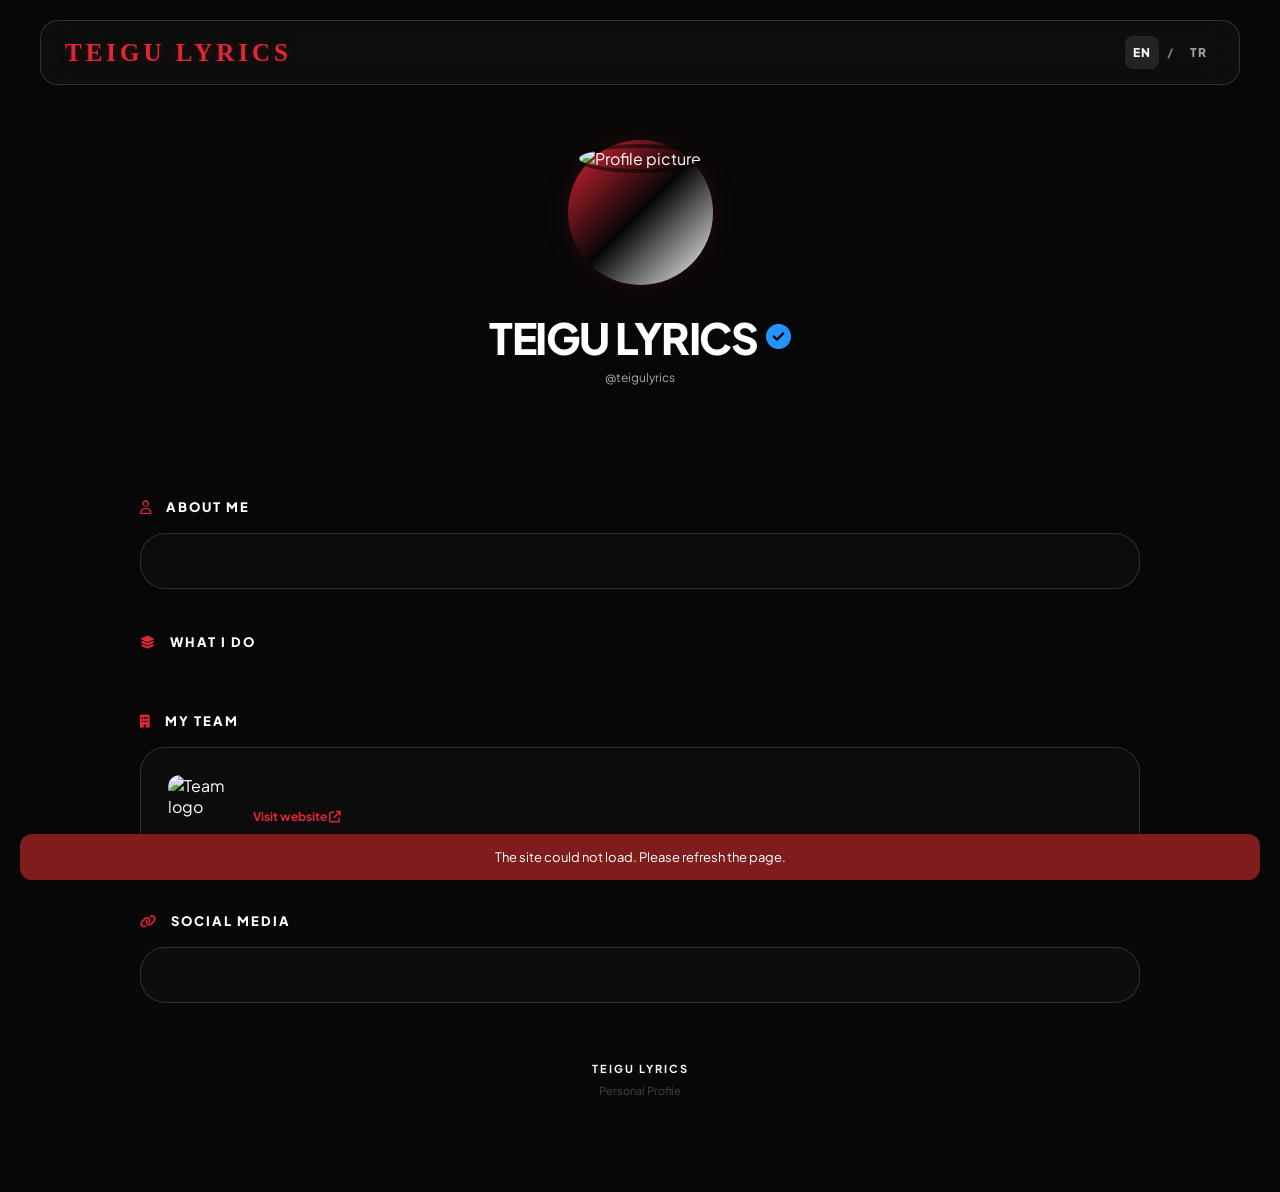
==== commit 6c5acf44: "Add English and Turkish language pages" ====
--- a/index.html
+++ b/index.html
@@ -1,11 +1,11 @@
 
 <!DOCTYPE html>
-<html lang="tr">
+<html lang="en">
 <head>
   <meta charset="UTF-8">
   <meta name="viewport" content="width=device-width, initial-scale=1.0">
   <meta name="theme-color" content="#080808">
-  <meta name="description" content="TEIGU LYRICS kişisel profil sitesi">
+  <meta name="description" content="TEIGU LYRICS personal profile site">
 
   <title>TEIGU LYRICS</title>
 
@@ -15,7 +15,8 @@
   <link href="https://fonts.googleapis.com/css2?family=Plus+Jakarta+Sans:wght@400;500;600;700;800&display=swap" rel="stylesheet">
   <link href="https://fonts.googleapis.com/css2?family=Noto+Serif+JP:wght@600;700;800&display=swap" rel="stylesheet">
   <link rel="stylesheet" href="https://cdnjs.cloudflare.com/ajax/libs/font-awesome/6.5.2/css/all.min.css">
-  <link rel="stylesheet" href="style.css">
+  <link rel="stylesheet" href="/style.css">
+  <link rel="stylesheet" href="/language.css">
 </head>
 
 <body>
@@ -23,8 +24,9 @@
   <div class="background"></div>
   <div class="background-overlay"></div>
 
-  <nav class="navbar">
-    <a href="#" class="navbar-logo" id="navbarLogo">TEIGU LYRICS</a>
+  <nav class="navbar" aria-label="Main navigation">
+    <a href="/" class="navbar-logo" id="navbarLogo">TEIGU LYRICS</a>
+    <div class="language-switch" aria-label="Language selector"><a href="/" lang="en" hreflang="en" aria-current="page">EN</a><span aria-hidden="true">/</span><a href="/tr/" lang="tr" hreflang="tr">TR</a></div>
   </nav>
 
   <main class="main">
@@ -32,7 +34,7 @@
     <section class="profile">
 
       <div class="avatar-wrapper">
-        <img id="avatar" class="avatar" src="" alt="Profil fotoğrafı">
+        <img id="avatar" class="avatar" src="" alt="Profile picture">
       </div>
 
       <div class="name-line">
@@ -51,7 +53,7 @@
     <section class="section">
       <h2 class="section-heading">
         <i class="fa-regular fa-user"></i>
-        HAKKIMDA
+        ABOUT ME
       </h2>
 
       <div class="glass">
@@ -62,7 +64,7 @@
     <section class="section">
       <h2 class="section-heading">
         <i class="fa-solid fa-layer-group"></i>
-        ÇALIŞMALARIM
+        WHAT I DO
       </h2>
 
       <div class="task-grid" id="tasks"></div>
@@ -71,17 +73,17 @@
     <section class="section" id="companySection">
       <h2 class="section-heading">
         <i class="fa-solid fa-building"></i>
-        BAĞLI OLDUĞUM EKİP
+        MY TEAM
       </h2>
 
       <div class="glass company">
-        <img id="companyLogo" class="company-logo" src="" alt="Ekip logosu">
+        <img id="companyLogo" class="company-logo" src="" alt="Team logo">
 
         <div class="company-info">
           <h3 id="companyName"></h3>
           <p id="companyRole"></p>
           <a id="companyLink" class="company-link" href="#" target="_blank" rel="noopener noreferrer">
-            Web sitesini ziyaret et <i class="fa-solid fa-arrow-up-right-from-square"></i>
+            Visit website <i class="fa-solid fa-arrow-up-right-from-square"></i>
           </a>
         </div>
       </div>
@@ -90,7 +92,7 @@
     <section class="section">
       <h2 class="section-heading">
         <i class="fa-solid fa-link"></i>
-        SOSYAL MEDYA
+        SOCIAL MEDIA
       </h2>
 
       <div class="glass">
@@ -106,6 +108,6 @@
 
   </main>
 
-  <script src="app.js"></script>
+  <script src="/app.js"></script>
 </body>
 </html>
--- a/style.css
+++ b/style.css
@@ -444,3 +444,13 @@
     scroll-behavior: auto !important;
   }
 }
+/* Japon esintili navbar yazısı */
+.navbar-logo {
+    font-family: "Noto Serif JP", serif;
+    font-size: 25px;
+    font-weight: 800;
+    letter-spacing: 4px;
+    color: #e32636;
+    text-transform: uppercase;
+    text-shadow: 0 0 12px rgba(227, 38, 54, 0.18);
+}
--- a/language.css
+++ b/language.css
@@ -0,0 +1 @@
+.navbar{justify-content:space-between;padding:0 24px}.language-switch{display:flex;align-items:center;gap:8px;color:rgba(255,255,255,.45);font-size:12px;font-weight:800;letter-spacing:1px}.language-switch a{color:rgba(255,255,255,.62);text-decoration:none;padding:9px 8px;border-radius:8px;transition:color .2s,background .2s}.language-switch a:hover,.language-switch a[aria-current=page]{color:#fff;background:rgba(255,255,255,.09)}@media(max-width:700px){.navbar{padding:0 15px}.navbar-logo{font-size:20px;letter-spacing:3px}.language-switch{gap:4px}}
